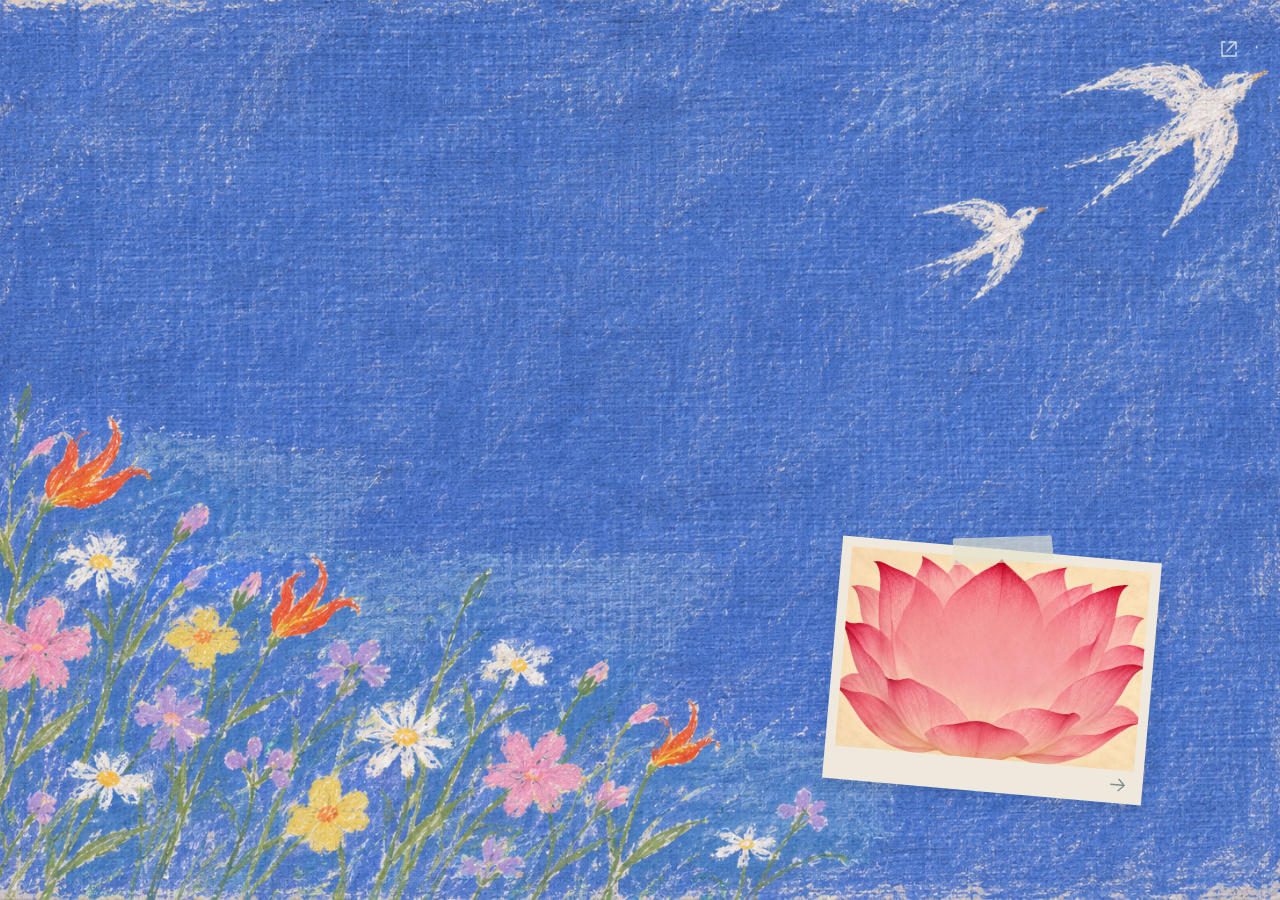
==== index.html @ 2d8bb9a7 "Restyle collection as a blue pastel sketchbook without lettering" ====
<!doctype html>
<html lang="zh-CN">
<head>
  <meta charset="utf-8">
  <meta name="viewport" content="width=device-width, initial-scale=1">
  <meta name="theme-color" content="#6590c4">
  <meta name="description" content="灵感小作，一些可以动手玩的网页创作。">
  <title>灵感小作 · Little Creations</title>
  <link rel="stylesheet" href="style.css">
</head>
<body>
  <main class="sketchbook" aria-label="灵感小作，作品合集">
    <img class="meadow" src="./assets/blue-meadow.png" alt="蓝色蜡笔画布，左下角开着彩色小花，右上角有两只白鸟" fetchpriority="high">
    <!-- 为后续手写标题保留的区域，可放入透明 PNG 或 SVG 图片。 -->
    <div class="handwriting-space" aria-hidden="true"></div>
    <a class="github" href="https://github.com/SasaFreya/little-creations" aria-label="查看 GitHub 源码仓库">
      <svg viewBox="0 0 24 24" aria-hidden="true"><path d="M8 5H5v14h14v-3M12 5h7v7M10 14l9-9"/></svg>
    </a>
    <section class="works" aria-label="作品">
      <a class="work" href="./lotus-calendar/" aria-label="打开莲 · 岁时荷花日历">
        <span class="tape" aria-hidden="true"></span>
        <img src="./lotus-calendar/assets/lotus.png" alt="粉色荷花日历作品入口">
        <span class="open" aria-hidden="true"><svg viewBox="0 0 24 24"><path d="M5 12h14M13 6l6 6-6 6"/></svg></span>
      </a>
    </section>
  </main>
</body>
</html>
---- style.css ----
* { box-sizing: border-box; }
html, body { margin: 0; min-height: 100%; }
body { background: #6490c5; }
.sketchbook { position: relative; width: 100%; min-height: 100svh; overflow: hidden; isolation: isolate; }
.meadow { position: absolute; inset: 0; width: 100%; height: 100%; object-fit: cover; object-position: center; z-index: -1; }
.handwriting-space { position: absolute; top: 12%; left: 10%; width: 48%; height: 32%; pointer-events: none; }
.github { position: absolute; top: 28px; right: 30px; width: 42px; height: 42px; display: grid; place-items: center; color: #f2f4e6; opacity: .8; transition: opacity .2s; }
.github:hover { opacity: 1; }
svg { width: 24px; height: 24px; fill: none; stroke: currentColor; stroke-width: 1.4; stroke-linecap: round; stroke-linejoin: round; }
.works { position: absolute; right: 10%; bottom: 12%; width: clamp(185px, 25vw, 340px); }
.work { display: block; position: relative; padding: 10px 10px 33px; background: #eee9dc; box-shadow: 2px 8px 17px #18375b30; transform: rotate(5deg); transition: transform .3s, box-shadow .3s; }
.work > img { display: block; width: 100%; aspect-ratio: 1.5; object-fit: cover; }
.work:hover { transform: rotate(1deg) translateY(-5px); box-shadow: 3px 15px 25px #18375b40; }
.tape { position: absolute; width: 32%; height: 27px; left: 34%; top: -13px; background: #e5e4cead; transform: rotate(-7deg); clip-path: polygon(2% 0,98% 3%,100% 95%,0 100%); z-index: 1; }
.open { position: absolute; right: 11px; bottom: 3px; color: #7e8e89; }
.open svg { width: 28px; height: 23px; }
a:focus-visible { outline: 3px dashed #fff7db; outline-offset: 9px; }
@media (min-aspect-ratio: 19/10) { .sketchbook { min-height: 110svh; } }
@media (max-width: 650px) {
  .sketchbook { min-height: 100svh; }
  .meadow { object-position: 47% center; }
  .github { top: 18px; right: 16px; }
  .handwriting-space { top: 13%; left: 9%; width: 70%; height: 27%; }
  .works { right: 9%; bottom: 10%; width: clamp(165px, 44vw, 240px); }
  .work { padding: 7px 7px 28px; transform: rotate(5deg); }
  .tape { height: 22px; top: -10px; }
}
@media (prefers-reduced-motion: reduce) { .work, .github { transition: none; } }
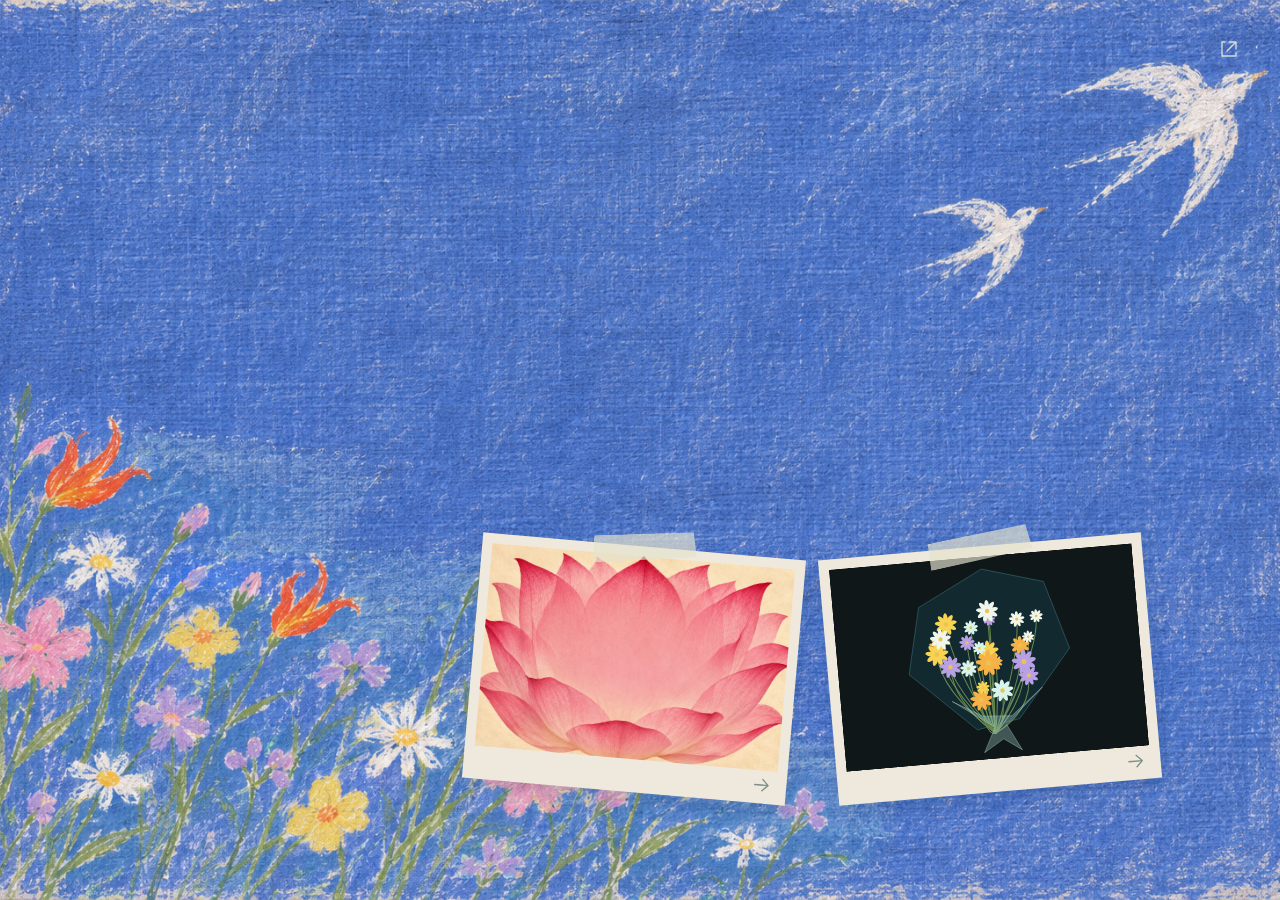
==== commit 208cfd0d: "Add interactive bouquet that morphs into a photo" ====
--- a/index.html
+++ b/index.html
@@ -22,6 +22,11 @@
         <img src="./lotus-calendar/assets/lotus.png" alt="粉色荷花日历作品入口">
         <span class="open" aria-hidden="true"><svg viewBox="0 0 24 24"><path d="M5 12h14M13 6l6 6-6 6"/></svg></span>
       </a>
+      <a class="work flower-work" href="./flower-letter/" aria-label="打开花里有一封信，互动花束">
+        <span class="tape" aria-hidden="true"></span>
+        <img src="./flower-letter/preview.svg" alt="一束蓝色包装的彩色鲜花">
+        <span class="open" aria-hidden="true"><svg viewBox="0 0 24 24"><path d="M5 12h14M13 6l6 6-6 6"/></svg></span>
+      </a>
     </section>
   </main>
 </body>
--- a/style.css
+++ b/style.css
@@ -26,3 +26,9 @@
   .tape { height: 22px; top: -10px; }
 }
 @media (prefers-reduced-motion: reduce) { .work, .github { transition: none; } }
+
+.works { display:flex; gap:32px; width:min(56vw,680px); align-items:center; }
+.works .work { width:calc(50% - 16px); flex-shrink:0; }
+.flower-work { transform:rotate(-5deg); }
+.flower-work:hover { transform:rotate(-1deg) translateY(-5px); }
+@media(max-width:650px){.works{width:76%;right:9%;gap:18px;bottom:10%}.works .work{width:calc(50% - 9px)}.work{padding:6px 6px 27px}.tape{height:18px;top:-9px}}
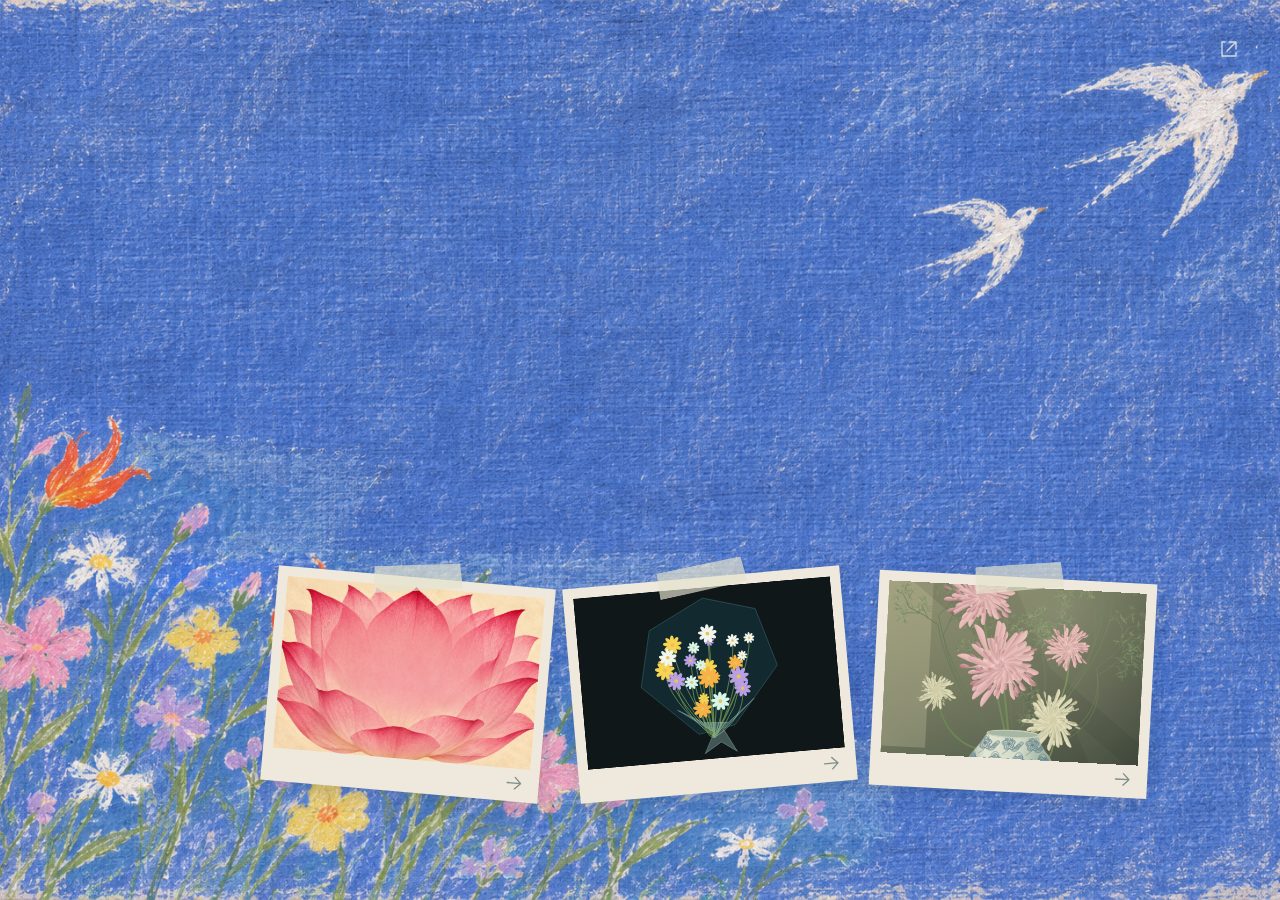
==== commit 38ba9146: "Add interactive window chrysanthemums and porcelain vase" ====
--- a/index.html
+++ b/index.html
@@ -27,6 +27,11 @@
         <img src="./flower-letter/preview.svg" alt="一束蓝色包装的彩色鲜花">
         <span class="open" aria-hidden="true"><svg viewBox="0 0 24 24"><path d="M5 12h14M13 6l6 6-6 6"/></svg></span>
       </a>
+      <a class="work window-work" href="./window-blooms/" aria-label="打开窗前清供，互动菊花与青花瓷瓶">
+        <span class="tape" aria-hidden="true"></span>
+        <img src="./window-blooms/preview.svg" alt="粉白菊花与青花瓷瓶">
+        <span class="open" aria-hidden="true"><svg viewBox="0 0 24 24"><path d="M5 12h14M13 6l6 6-6 6"/></svg></span>
+      </a>
     </section>
   </main>
 </body>
--- a/style.css
+++ b/style.css
@@ -32,3 +32,9 @@
 .flower-work { transform:rotate(-5deg); }
 .flower-work:hover { transform:rotate(-1deg) translateY(-5px); }
 @media(max-width:650px){.works{width:76%;right:9%;gap:18px;bottom:10%}.works .work{width:calc(50% - 9px)}.work{padding:6px 6px 27px}.tape{height:18px;top:-9px}}
+
+.works { width:min(69vw,900px); gap:24px; }
+.works .work { width:calc((100% - 48px)/3); }
+.window-work { transform:rotate(3deg); }
+.window-work > img { object-position:50% 45%; }
+@media(max-width:650px){.works{width:86%;right:7%;gap:11px;bottom:10%}.works .work{width:calc((100% - 22px)/3)}.works .work{padding:4px 4px 23px}.works .open{right:5px}.works .tape{height:14px;top:-7px}}
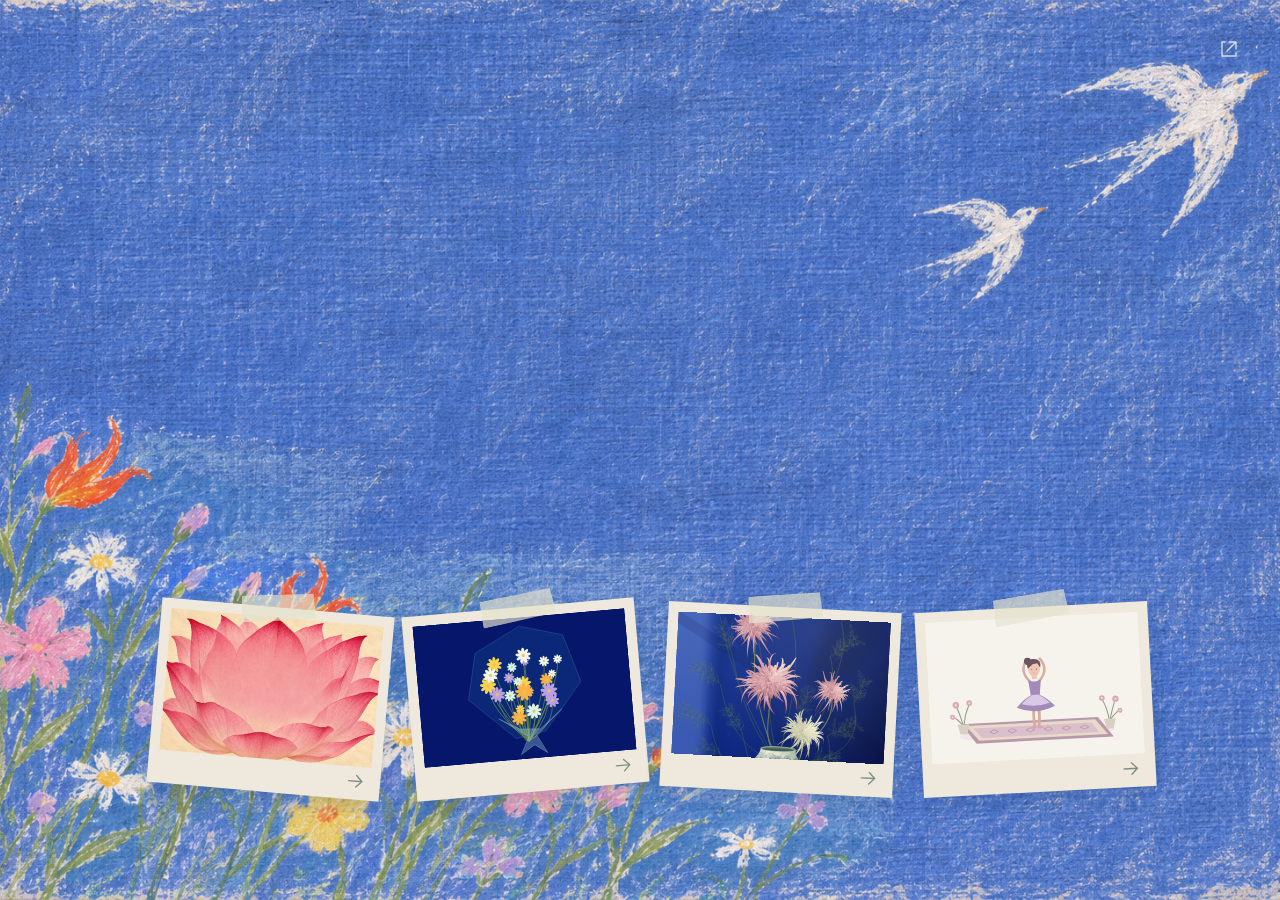
==== commit 88b6e131: "Add flower ballet theater and ballet classroom" ====
--- a/index.html
+++ b/index.html
@@ -32,6 +32,11 @@
         <img src="./window-blooms/preview.svg" alt="粉白菊花与青花瓷瓶">
         <span class="open" aria-hidden="true"><svg viewBox="0 0 24 24"><path d="M5 12h14M13 6l6 6-6 6"/></svg></span>
       </a>
+      <a class="work ballet-work" href="./little-ballet/" aria-label="打开花间小剧场，芭蕾舞蹈与小课堂">
+        <span class="tape" aria-hidden="true"></span>
+        <img src="./little-ballet/preview.svg" alt="紫裙女孩在花毯上跳芭蕾">
+        <span class="open" aria-hidden="true"><svg viewBox="0 0 24 24"><path d="M5 12h14M13 6l6 6-6 6"/></svg></span>
+      </a>
     </section>
   </main>
 </body>
--- a/style.css
+++ b/style.css
@@ -38,3 +38,10 @@
 .window-work { transform:rotate(3deg); }
 .window-work > img { object-position:50% 45%; }
 @media(max-width:650px){.works{width:86%;right:7%;gap:11px;bottom:10%}.works .work{width:calc((100% - 22px)/3)}.works .work{padding:4px 4px 23px}.works .open{right:5px}.works .tape{height:14px;top:-7px}}
+
+/* Four creations keep their postcard size; small screens use two rows. */
+.works { width:min(78vw,1080px); gap:22px; }
+.works .work { width:calc((100% - 66px)/4); }
+.ballet-work { transform:rotate(-3deg); }
+.ballet-work:hover { transform:rotate(0deg) translateY(-5px); }
+@media(max-width:650px){.works{flex-wrap:wrap;width:72%;right:8%;gap:22px 16px;bottom:8%}.works .work{width:calc((100% - 16px)/2)}.handwriting-space{height:20%}}
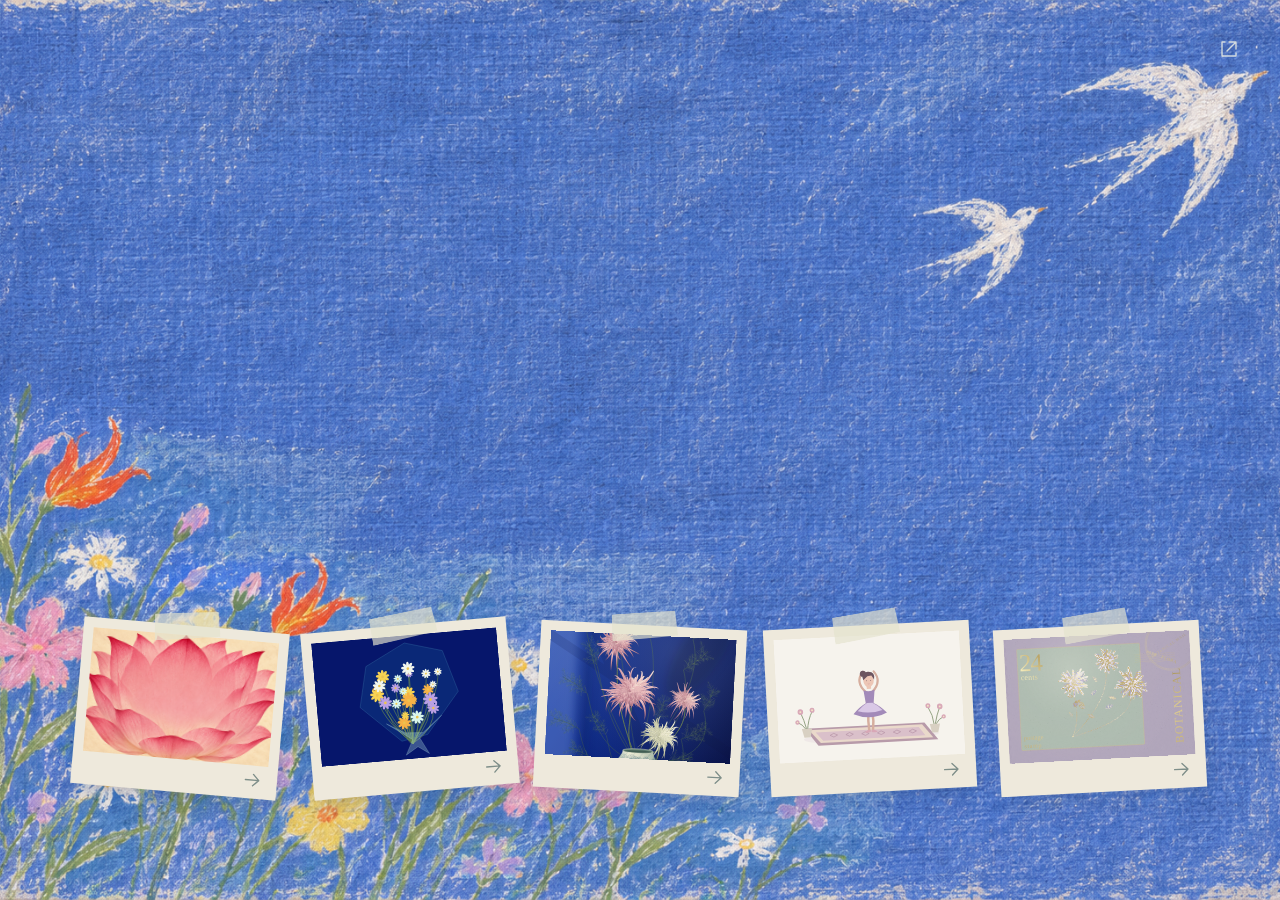
==== commit 122d5d5d: "Add interactive botanical postage stamps with gilded paper finishes" ====
--- a/index.html
+++ b/index.html
@@ -37,6 +37,11 @@
         <img src="./little-ballet/preview.svg" alt="紫裙女孩在花毯上跳芭蕾">
         <span class="open" aria-hidden="true"><svg viewBox="0 0 24 24"><path d="M5 12h14M13 6l6 6-6 6"/></svg></span>
       </a>
+      <a class="work stamp-work" href="./botanical-post/" aria-label="打开鎏金花邮，互动金箔植物邮票">
+        <span class="tape" aria-hidden="true"></span>
+        <img src="./botanical-post/preview.svg" alt="雾紫色的金箔植物邮票">
+        <span class="open" aria-hidden="true"><svg viewBox="0 0 24 24"><path d="M5 12h14M13 6l6 6-6 6"/></svg></span>
+      </a>
     </section>
   </main>
 </body>
--- a/style.css
+++ b/style.css
@@ -27,21 +27,36 @@
 }
 @media (prefers-reduced-motion: reduce) { .work, .github { transition: none; } }
 
-.works { display:flex; gap:32px; width:min(56vw,680px); align-items:center; }
-.works .work { width:calc(50% - 16px); flex-shrink:0; }
-.flower-work { transform:rotate(-5deg); }
-.flower-work:hover { transform:rotate(-1deg) translateY(-5px); }
-@media(max-width:650px){.works{width:76%;right:9%;gap:18px;bottom:10%}.works .work{width:calc(50% - 9px)}.work{padding:6px 6px 27px}.tape{height:18px;top:-9px}}
+/* Each small creation remains a separate, clickable paper card. */
+.works {
+  display: grid;
+  grid-template-columns: repeat(5, minmax(0, 1fr));
+  gap: 24px;
+  width: min(88vw, 1180px);
+  right: 6%;
+}
+.flower-work { transform: rotate(-5deg); }
+.flower-work:hover { transform: rotate(-1deg) translateY(-5px); }
+.window-work { transform: rotate(3deg); }
+.window-work > img { object-position: 50% 45%; }
+.stamp-work { transform: rotate(-3deg); }
+.stamp-work > img { background: #afa4b9; }
+@media (max-width: 650px) {
+  .works {
+    grid-template-columns: repeat(2, minmax(0, 1fr));
+    width: 72%;
+    right: 9%;
+    bottom: 7%;
+    gap: 24px 18px;
+  }
+  .work { padding: 6px 6px 25px; }
+  .tape { height: 18px; top: -9px; }
+  .open { right: 7px; }
+}
 
-.works { width:min(69vw,900px); gap:24px; }
-.works .work { width:calc((100% - 48px)/3); }
-.window-work { transform:rotate(3deg); }
-.window-work > img { object-position:50% 45%; }
-@media(max-width:650px){.works{width:86%;right:7%;gap:11px;bottom:10%}.works .work{width:calc((100% - 22px)/3)}.works .work{padding:4px 4px 23px}.works .open{right:5px}.works .tape{height:14px;top:-7px}}
-
-/* Four creations keep their postcard size; small screens use two rows. */
-.works { width:min(78vw,1080px); gap:22px; }
-.works .work { width:calc((100% - 66px)/4); }
-.ballet-work { transform:rotate(-3deg); }
-.ballet-work:hover { transform:rotate(0deg) translateY(-5px); }
-@media(max-width:650px){.works{flex-wrap:wrap;width:72%;right:8%;gap:22px 16px;bottom:8%}.works .work{width:calc((100% - 16px)/2)}.handwriting-space{height:20%}}
+.ballet-work { transform: rotate(-3deg); }
+.ballet-work:hover { transform: rotate(0deg) translateY(-5px); }
+@media (max-width: 650px) {
+  .handwriting-space { height: 20%; }
+  .works .work:last-child { grid-column: 1 / -1; width: calc(50% - 9px); justify-self: center; }
+}
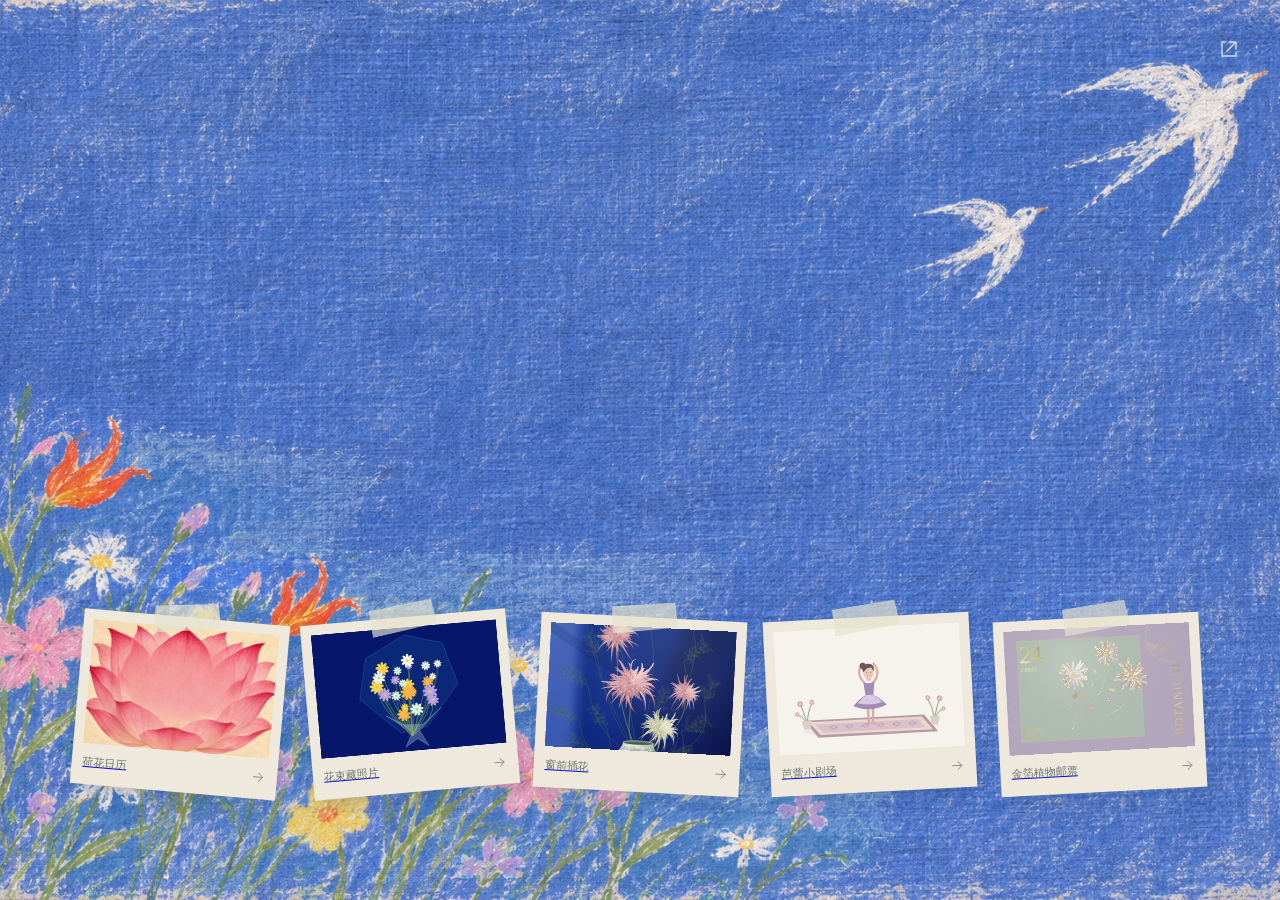
==== commit 909049c1: "Label each creative project card and improve narrow layout" ====
--- a/index.html
+++ b/index.html
@@ -20,27 +20,37 @@
       <a class="work" href="./lotus-calendar/" aria-label="打开莲 · 岁时荷花日历">
         <span class="tape" aria-hidden="true"></span>
         <img src="./lotus-calendar/assets/lotus.png" alt="粉色荷花日历作品入口">
-        <span class="open" aria-hidden="true"><svg viewBox="0 0 24 24"><path d="M5 12h14M13 6l6 6-6 6"/></svg></span>
+        <span class="caption"><span class="project-label">荷花日历</span>
+<span class="open" aria-hidden="true"><svg viewBox="0 0 24 24"><path d="M5 12h14M13 6l6 6-6 6"/></svg></span>
+        </span>
       </a>
       <a class="work flower-work" href="./flower-letter/" aria-label="打开花里有一封信，互动花束">
         <span class="tape" aria-hidden="true"></span>
         <img src="./flower-letter/preview.svg" alt="一束蓝色包装的彩色鲜花">
-        <span class="open" aria-hidden="true"><svg viewBox="0 0 24 24"><path d="M5 12h14M13 6l6 6-6 6"/></svg></span>
+        <span class="caption"><span class="project-label">花束藏照片</span>
+<span class="open" aria-hidden="true"><svg viewBox="0 0 24 24"><path d="M5 12h14M13 6l6 6-6 6"/></svg></span>
+        </span>
       </a>
       <a class="work window-work" href="./window-blooms/" aria-label="打开窗前清供，互动菊花与青花瓷瓶">
         <span class="tape" aria-hidden="true"></span>
         <img src="./window-blooms/preview.svg" alt="粉白菊花与青花瓷瓶">
-        <span class="open" aria-hidden="true"><svg viewBox="0 0 24 24"><path d="M5 12h14M13 6l6 6-6 6"/></svg></span>
+        <span class="caption"><span class="project-label">窗前插花</span>
+<span class="open" aria-hidden="true"><svg viewBox="0 0 24 24"><path d="M5 12h14M13 6l6 6-6 6"/></svg></span>
+        </span>
       </a>
       <a class="work ballet-work" href="./little-ballet/" aria-label="打开花间小剧场，芭蕾舞蹈与小课堂">
         <span class="tape" aria-hidden="true"></span>
         <img src="./little-ballet/preview.svg" alt="紫裙女孩在花毯上跳芭蕾">
-        <span class="open" aria-hidden="true"><svg viewBox="0 0 24 24"><path d="M5 12h14M13 6l6 6-6 6"/></svg></span>
+        <span class="caption"><span class="project-label">芭蕾小剧场</span>
+<span class="open" aria-hidden="true"><svg viewBox="0 0 24 24"><path d="M5 12h14M13 6l6 6-6 6"/></svg></span>
+        </span>
       </a>
       <a class="work stamp-work" href="./botanical-post/" aria-label="打开鎏金花邮，互动金箔植物邮票">
         <span class="tape" aria-hidden="true"></span>
         <img src="./botanical-post/preview.svg" alt="雾紫色的金箔植物邮票">
-        <span class="open" aria-hidden="true"><svg viewBox="0 0 24 24"><path d="M5 12h14M13 6l6 6-6 6"/></svg></span>
+        <span class="caption"><span class="project-label">金箔植物邮票</span>
+<span class="open" aria-hidden="true"><svg viewBox="0 0 24 24"><path d="M5 12h14M13 6l6 6-6 6"/></svg></span>
+        </span>
       </a>
     </section>
   </main>
--- a/style.css
+++ b/style.css
@@ -8,21 +8,23 @@
 .github:hover { opacity: 1; }
 svg { width: 24px; height: 24px; fill: none; stroke: currentColor; stroke-width: 1.4; stroke-linecap: round; stroke-linejoin: round; }
 .works { position: absolute; right: 10%; bottom: 12%; width: clamp(185px, 25vw, 340px); }
-.work { display: block; position: relative; padding: 10px 10px 33px; background: #eee9dc; box-shadow: 2px 8px 17px #18375b30; transform: rotate(5deg); transition: transform .3s, box-shadow .3s; }
+.work { display: block; position: relative; padding: 10px; background: #eee9dc; box-shadow: 2px 8px 17px #18375b30; transform: rotate(5deg); transition: transform .3s, box-shadow .3s; }
 .work > img { display: block; width: 100%; aspect-ratio: 1.5; object-fit: cover; }
 .work:hover { transform: rotate(1deg) translateY(-5px); box-shadow: 3px 15px 25px #18375b40; }
 .tape { position: absolute; width: 32%; height: 27px; left: 34%; top: -13px; background: #e5e4cead; transform: rotate(-7deg); clip-path: polygon(2% 0,98% 3%,100% 95%,0 100%); z-index: 1; }
-.open { position: absolute; right: 11px; bottom: 3px; color: #7e8e89; }
-.open svg { width: 28px; height: 23px; }
+.caption { display: flex; align-items: center; justify-content: space-between; gap: 6px; margin: 10px 1px 3px; color: #68746c; }
+.project-label { font: 11px/1.5 system-ui, -apple-system, sans-serif; white-space: nowrap; }
+.open { display: flex; flex-shrink: 0; color: #7e8e89; }
+.open svg { width: 16px; height: 18px; }
 a:focus-visible { outline: 3px dashed #fff7db; outline-offset: 9px; }
 @media (min-aspect-ratio: 19/10) { .sketchbook { min-height: 110svh; } }
-@media (max-width: 650px) {
+@media (max-width: 780px) {
   .sketchbook { min-height: 100svh; }
   .meadow { object-position: 47% center; }
   .github { top: 18px; right: 16px; }
   .handwriting-space { top: 13%; left: 9%; width: 70%; height: 27%; }
   .works { right: 9%; bottom: 10%; width: clamp(165px, 44vw, 240px); }
-  .work { padding: 7px 7px 28px; transform: rotate(5deg); }
+  .work { padding: 7px; transform: rotate(5deg); }
   .tape { height: 22px; top: -10px; }
 }
 @media (prefers-reduced-motion: reduce) { .work, .github { transition: none; } }
@@ -41,7 +43,7 @@
 .window-work > img { object-position: 50% 45%; }
 .stamp-work { transform: rotate(-3deg); }
 .stamp-work > img { background: #afa4b9; }
-@media (max-width: 650px) {
+@media (max-width: 780px) {
   .works {
     grid-template-columns: repeat(2, minmax(0, 1fr));
     width: 72%;
@@ -49,14 +51,14 @@
     bottom: 7%;
     gap: 24px 18px;
   }
-  .work { padding: 6px 6px 25px; }
+  .work { padding: 6px; }
   .tape { height: 18px; top: -9px; }
   .open { right: 7px; }
 }
 
 .ballet-work { transform: rotate(-3deg); }
 .ballet-work:hover { transform: rotate(0deg) translateY(-5px); }
-@media (max-width: 650px) {
+@media (max-width: 780px) {
   .handwriting-space { height: 20%; }
   .works .work:last-child { grid-column: 1 / -1; width: calc(50% - 9px); justify-self: center; }
 }
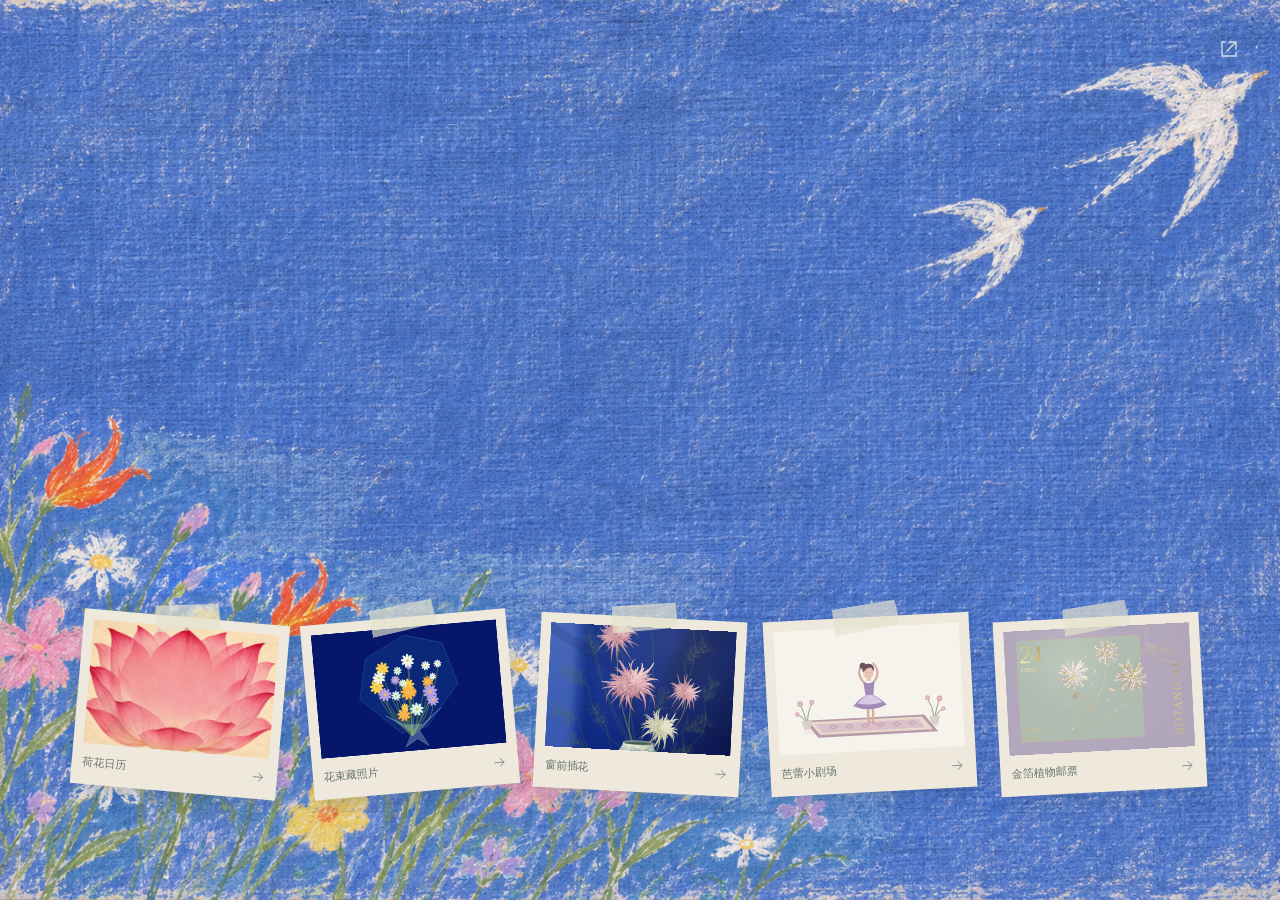
==== commit d61aa70a: "Keep card captions free of link underlines" ====
--- a/index.html
+++ b/index.html
@@ -21,35 +21,35 @@
         <span class="tape" aria-hidden="true"></span>
         <img src="./lotus-calendar/assets/lotus.png" alt="粉色荷花日历作品入口">
         <span class="caption"><span class="project-label">荷花日历</span>
-<span class="open" aria-hidden="true"><svg viewBox="0 0 24 24"><path d="M5 12h14M13 6l6 6-6 6"/></svg></span>
+          <span class="open" aria-hidden="true"><svg viewBox="0 0 24 24"><path d="M5 12h14M13 6l6 6-6 6"/></svg></span>
         </span>
       </a>
       <a class="work flower-work" href="./flower-letter/" aria-label="打开花里有一封信，互动花束">
         <span class="tape" aria-hidden="true"></span>
         <img src="./flower-letter/preview.svg" alt="一束蓝色包装的彩色鲜花">
         <span class="caption"><span class="project-label">花束藏照片</span>
-<span class="open" aria-hidden="true"><svg viewBox="0 0 24 24"><path d="M5 12h14M13 6l6 6-6 6"/></svg></span>
+          <span class="open" aria-hidden="true"><svg viewBox="0 0 24 24"><path d="M5 12h14M13 6l6 6-6 6"/></svg></span>
         </span>
       </a>
       <a class="work window-work" href="./window-blooms/" aria-label="打开窗前清供，互动菊花与青花瓷瓶">
         <span class="tape" aria-hidden="true"></span>
         <img src="./window-blooms/preview.svg" alt="粉白菊花与青花瓷瓶">
         <span class="caption"><span class="project-label">窗前插花</span>
-<span class="open" aria-hidden="true"><svg viewBox="0 0 24 24"><path d="M5 12h14M13 6l6 6-6 6"/></svg></span>
+          <span class="open" aria-hidden="true"><svg viewBox="0 0 24 24"><path d="M5 12h14M13 6l6 6-6 6"/></svg></span>
         </span>
       </a>
       <a class="work ballet-work" href="./little-ballet/" aria-label="打开花间小剧场，芭蕾舞蹈与小课堂">
         <span class="tape" aria-hidden="true"></span>
         <img src="./little-ballet/preview.svg" alt="紫裙女孩在花毯上跳芭蕾">
         <span class="caption"><span class="project-label">芭蕾小剧场</span>
-<span class="open" aria-hidden="true"><svg viewBox="0 0 24 24"><path d="M5 12h14M13 6l6 6-6 6"/></svg></span>
+          <span class="open" aria-hidden="true"><svg viewBox="0 0 24 24"><path d="M5 12h14M13 6l6 6-6 6"/></svg></span>
         </span>
       </a>
       <a class="work stamp-work" href="./botanical-post/" aria-label="打开鎏金花邮，互动金箔植物邮票">
         <span class="tape" aria-hidden="true"></span>
         <img src="./botanical-post/preview.svg" alt="雾紫色的金箔植物邮票">
         <span class="caption"><span class="project-label">金箔植物邮票</span>
-<span class="open" aria-hidden="true"><svg viewBox="0 0 24 24"><path d="M5 12h14M13 6l6 6-6 6"/></svg></span>
+          <span class="open" aria-hidden="true"><svg viewBox="0 0 24 24"><path d="M5 12h14M13 6l6 6-6 6"/></svg></span>
         </span>
       </a>
     </section>
--- a/style.css
+++ b/style.css
@@ -8,7 +8,7 @@
 .github:hover { opacity: 1; }
 svg { width: 24px; height: 24px; fill: none; stroke: currentColor; stroke-width: 1.4; stroke-linecap: round; stroke-linejoin: round; }
 .works { position: absolute; right: 10%; bottom: 12%; width: clamp(185px, 25vw, 340px); }
-.work { display: block; position: relative; padding: 10px; background: #eee9dc; box-shadow: 2px 8px 17px #18375b30; transform: rotate(5deg); transition: transform .3s, box-shadow .3s; }
+.work { display: block; position: relative; text-decoration: none; padding: 10px; background: #eee9dc; box-shadow: 2px 8px 17px #18375b30; transform: rotate(5deg); transition: transform .3s, box-shadow .3s; }
 .work > img { display: block; width: 100%; aspect-ratio: 1.5; object-fit: cover; }
 .work:hover { transform: rotate(1deg) translateY(-5px); box-shadow: 3px 15px 25px #18375b40; }
 .tape { position: absolute; width: 32%; height: 27px; left: 34%; top: -13px; background: #e5e4cead; transform: rotate(-7deg); clip-path: polygon(2% 0,98% 3%,100% 95%,0 100%); z-index: 1; }
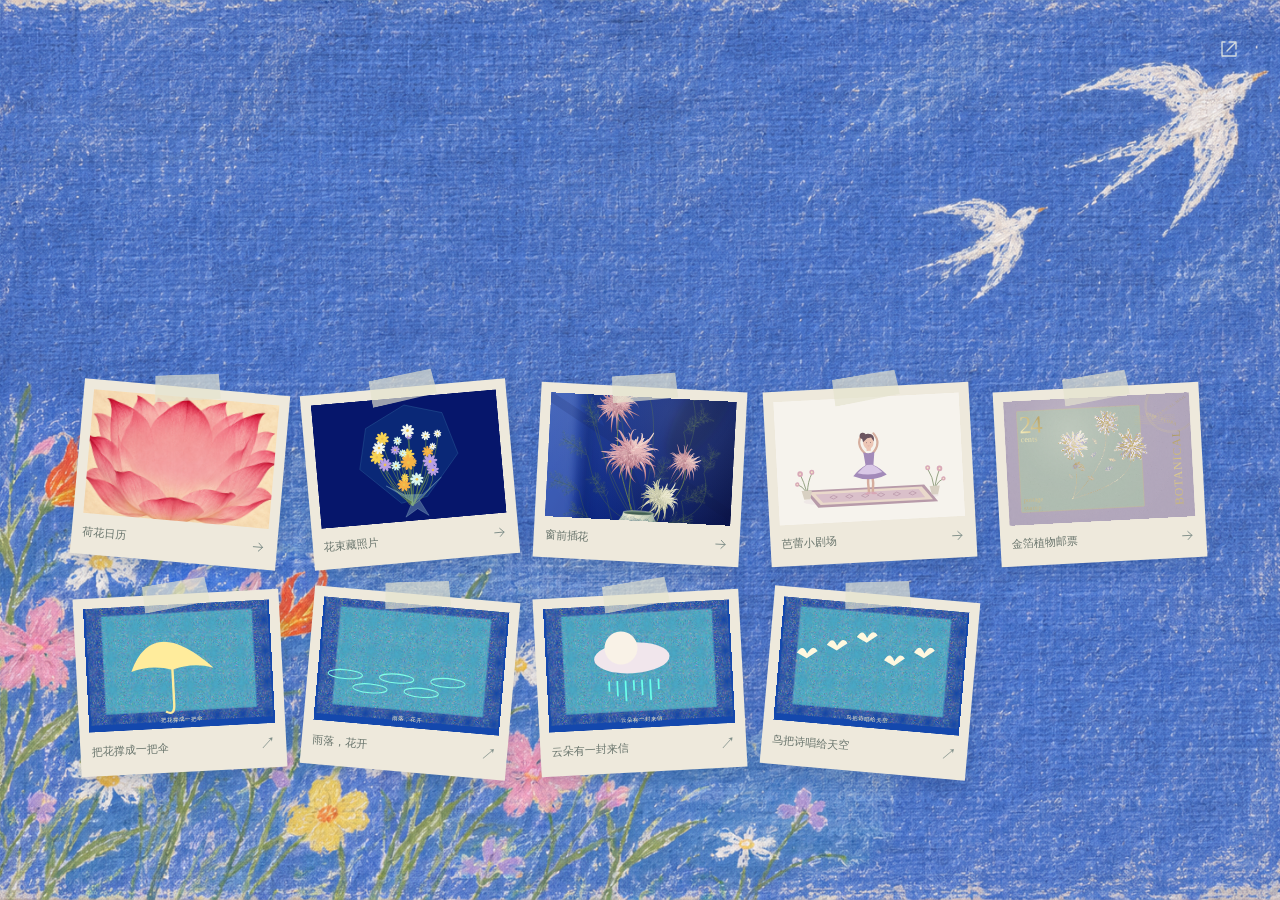
==== commit abdebc3e: "Add four independent blue pastel animation creations" ====
--- a/index.html
+++ b/index.html
@@ -52,6 +52,26 @@
           <span class="open" aria-hidden="true"><svg viewBox="0 0 24 24"><path d="M5 12h14M13 6l6 6-6 6"/></svg></span>
         </span>
       </a>
+      <a class="work pastel-work" href="./flower-umbrella/" aria-label="打开把花撑成一把伞">
+        <span class="tape" aria-hidden="true"></span>
+        <img src="./flower-umbrella/preview.svg" alt="把花撑成一把伞的蓝色插画">
+        <span class="caption"><span class="project-label">把花撑成一把伞</span><span class="open" aria-hidden="true">↗</span></span>
+      </a>
+      <a class="work pastel-work" href="./rain-blooms/" aria-label="打开雨落，花开">
+        <span class="tape" aria-hidden="true"></span>
+        <img src="./rain-blooms/preview.svg" alt="雨落，花开的蓝色插画">
+        <span class="caption"><span class="project-label">雨落，花开</span><span class="open" aria-hidden="true">↗</span></span>
+      </a>
+      <a class="work pastel-work" href="./cloud-letter/" aria-label="打开云朵有一封来信">
+        <span class="tape" aria-hidden="true"></span>
+        <img src="./cloud-letter/preview.svg" alt="云朵有一封来信的蓝色插画">
+        <span class="caption"><span class="project-label">云朵有一封来信</span><span class="open" aria-hidden="true">↗</span></span>
+      </a>
+      <a class="work pastel-work" href="./bird-poem/" aria-label="打开鸟把诗唱给天空">
+        <span class="tape" aria-hidden="true"></span>
+        <img src="./bird-poem/preview.svg" alt="鸟把诗唱给天空的蓝色插画">
+        <span class="caption"><span class="project-label">鸟把诗唱给天空</span><span class="open" aria-hidden="true">↗</span></span>
+      </a>
     </section>
   </main>
 </body>
--- a/style.css
+++ b/style.css
@@ -62,3 +62,16 @@
   .handwriting-space { height: 20%; }
   .works .work:last-child { grid-column: 1 / -1; width: calc(50% - 9px); justify-self: center; }
 }
+
+/* Nine independent creations, arranged as a scrollable paper collection. */
+.sketchbook { min-height: 100svh; padding: 43svh 6% 7svh; }
+.works { position: relative; inset: auto; width: 100%; grid-template-columns: repeat(5, minmax(0, 1fr)); gap: 32px 24px; }
+.pastel-work:nth-child(even) { transform: rotate(-3deg); }
+.pastel-work:hover { transform: rotate(0) translateY(-5px); }
+@media (max-width: 1000px) { .works { grid-template-columns: repeat(3, minmax(0, 1fr)); } }
+@media (max-width: 780px) {
+  .sketchbook { padding: 34svh 8% 7svh; }
+  .works { width: 100%; grid-template-columns: repeat(2, minmax(0, 1fr)); gap: 28px 18px; }
+  .works .work:last-child { grid-column: auto; width: auto; justify-self: stretch; }
+  .project-label { white-space: normal; }
+}
